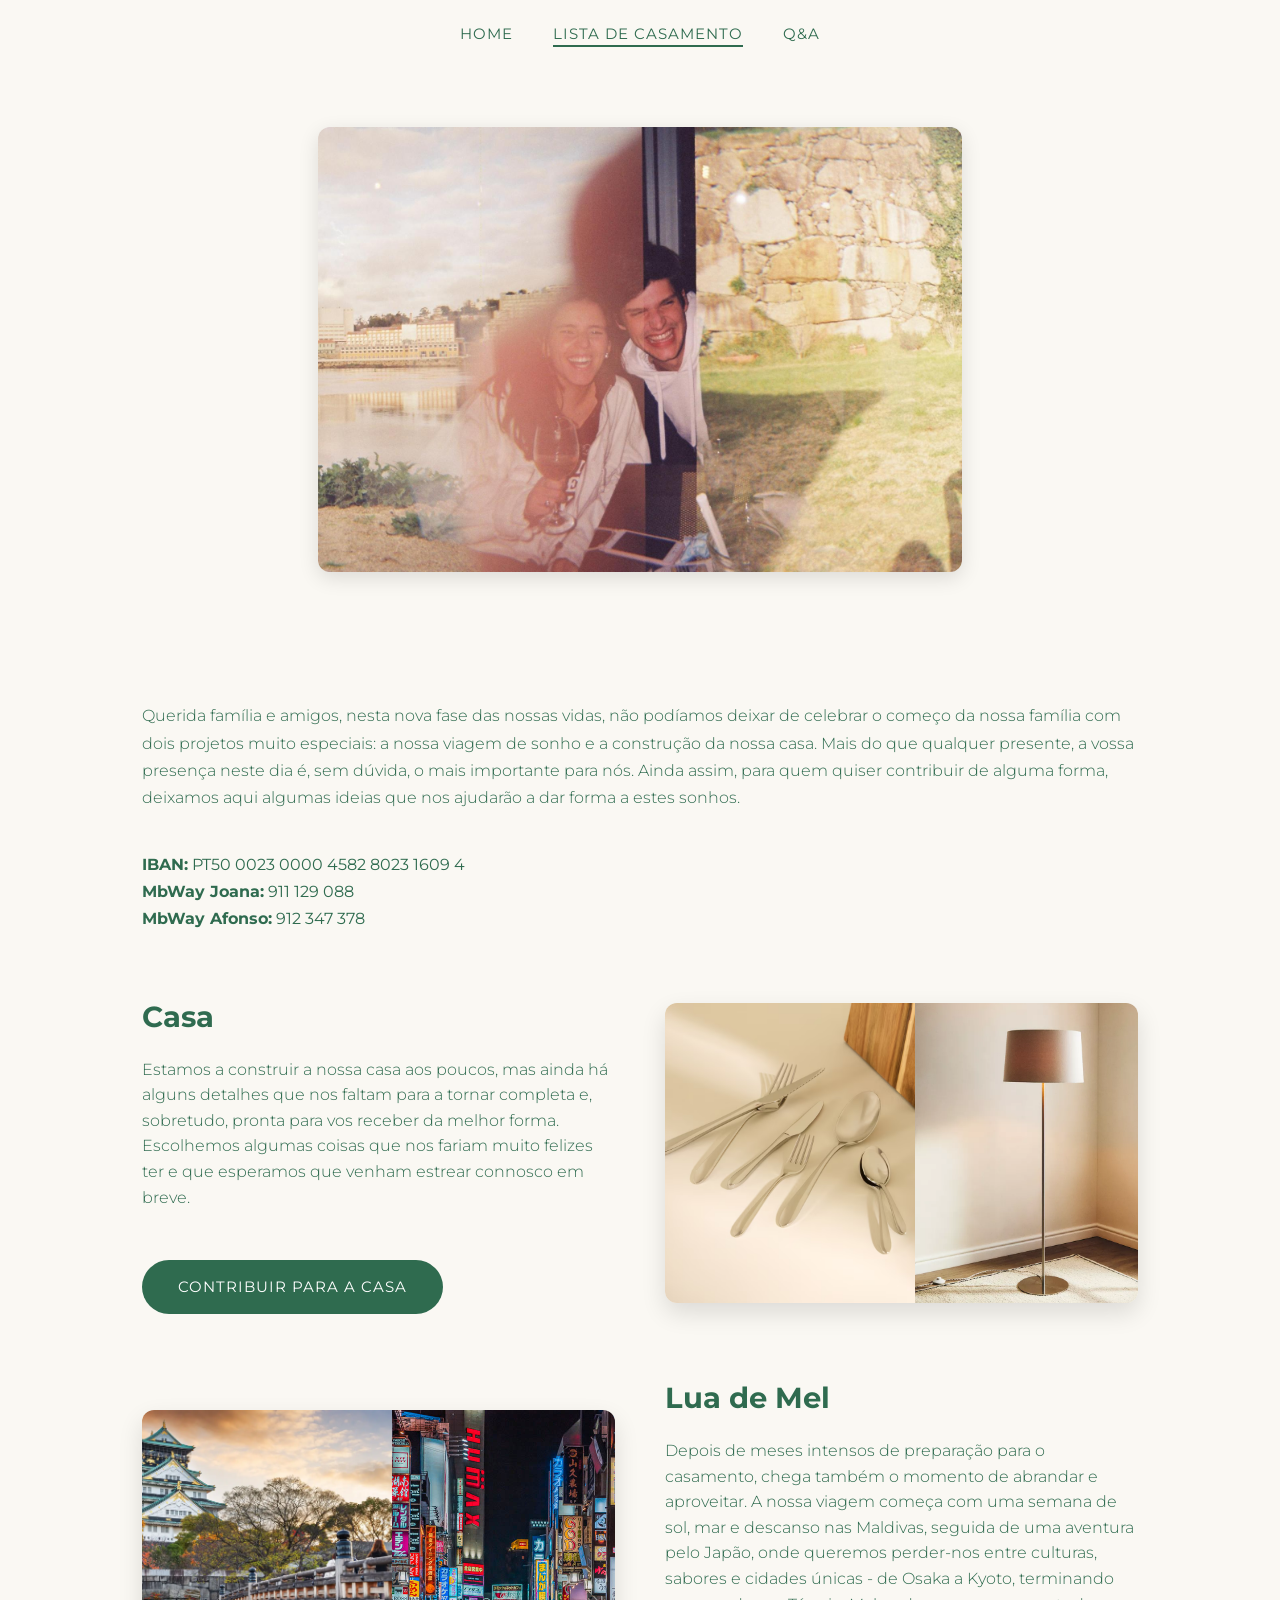
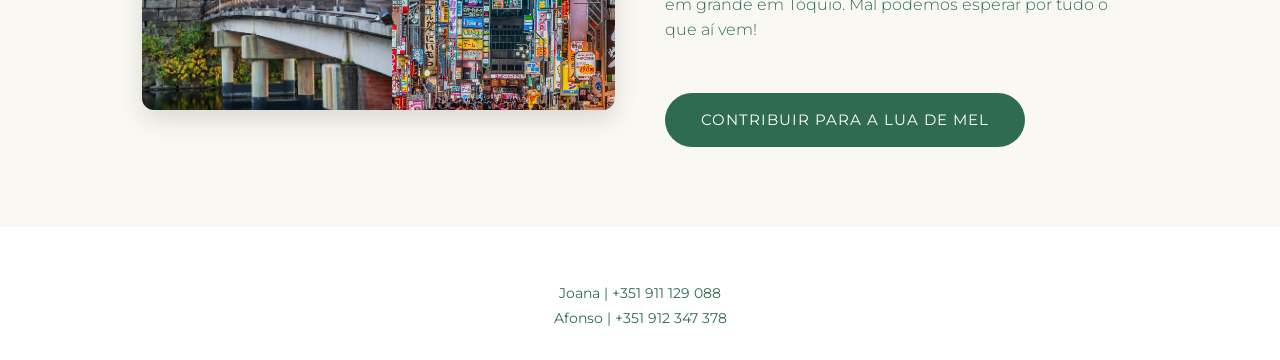
==== lista.html @ fa9cd928 "Add files via upload" ====
<!DOCTYPE html>
<html lang="pt">
<head>
  <meta charset="UTF-8">
  <meta name="viewport" content="width=device-width, initial-scale=1.0">
  <title>Joana & Afonso</title>

  <!-- Google Fonts -->
  <link href="https://fonts.googleapis.com/css2?family=Montserrat:wght@300;400;500&family=Playfair+Display:wght@400;600&display=swap" rel="stylesheet">
  <link href="https://fonts.googleapis.com/css2?family=Raleway:wght@400;700&display=swap" rel="stylesheet">


  <link rel="stylesheet" href="style.css">
</head>
<body>

<!-- MENU -->
<nav class="main-nav">
  <ul>
    <li><a href="index.html">Home</a></li>
    <li><a href="lista.html" class="active">Lista de Casamento</a></li>
    <li><a href="qa.html">Q&amp;A</a></li>
  </ul>
</nav>

<section class="gift-photos">
  <div class="photo-grid">
    <div class="photo-item">
      <img src="Imagens/jueafonso4.jpeg" alt="Joana e Afonso 1">
    </div>
  </div>
</section>

<section class="gift-list">

  <p class="gift-list-intro">
    Querida família e amigos, nesta nova fase das nossas vidas, não podíamos deixar de celebrar o começo da nossa família com dois projetos muito especiais: a nossa viagem de sonho e a construção da nossa casa.
    Mais do que qualquer presente, a vossa presença neste dia é, sem dúvida, o mais importante para nós.
    Ainda assim, para quem quiser contribuir de alguma forma, deixamos aqui algumas ideias que nos ajudarão a dar forma a estes sonhos.
  </p>

  <p>
    <b>IBAN:</b> PT50 0023 0000 4582 8023 1609 4
  </p>
  <p>
    <b>MbWay Joana:</b> 911 129 088
  </p>
  <p>
    <b>MbWay Afonso:</b> 912 347 378
  </p>


<!-- CASA -->
<div class="gift-section">
  <div class="gift-text">
    <h2>Casa</h2>
    <p>
      Estamos a construir a nossa casa aos poucos, mas ainda há alguns detalhes que nos faltam para a tornar completa e, sobretudo, pronta para vos receber da melhor forma.
      Escolhemos algumas coisas que nos fariam muito felizes ter e que esperamos que venham estrear connosco em breve.
    </p>

    <a href="https://docs.google.com/forms/d/e/1FAIpQLSfk8yB2sffYw79Pkmv_kUnTwcWq4MNpGdR9JQ0ivEacNanQ2w/viewform?usp=dialog" class="btn-rsvp">Contribuir para a Casa</a>
  </div>

  <div class="gift-carousel">
    <div class="carousel-track">
      <img src="Imagens/faqueiro2.avif" alt="Casa 1">
      <img src="Imagens/candeeiroquarto.webp" alt="Casa 3">
      <img src="Imagens/espelho.webp" alt="Casa 4">
      <img src="Imagens/mesabaixa.webp" alt="Casa 5">
      <img src="Imagens/bimby.jpg" alt="Casa 2">
      <img src="Imagens/poltrona.webp" alt="Casa 6">
      <img src="Imagens/serviço.webp" alt="Casa 7">
      <img src="Imagens/aparador.webp" alt="Casa 8">
      <img src="Imagens/cadeiras.webp" alt="Casa 9">

      <img src="Imagens/faqueiro2.avif" alt="Casa 1">
      <img src="Imagens/candeeiroquarto.webp" alt="Casa 3">
      <img src="Imagens/espelho.webp" alt="Casa 4">
      <img src="Imagens/mesabaixa.webp" alt="Casa 5">
      <img src="Imagens/bimby.jpg" alt="Casa 2">
      <img src="Imagens/poltrona.webp" alt="Casa 6">
      <img src="Imagens/serviço.webp" alt="Casa 7">
      <img src="Imagens/aparador.webp" alt="Casa 8">
      <img src="Imagens/cadeiras.webp" alt="Casa 9">
    </div>
  </div>
</div>

<!-- LUA DE MEL -->
<div class="gift-section reverse">
  <div class="gift-text">
    <h2>Lua de Mel</h2>
    <p>
      Depois de meses intensos de preparação para o casamento, chega também o momento de abrandar e aproveitar.
      A nossa viagem começa com uma semana de sol, mar e descanso nas Maldivas, seguida de uma aventura pelo Japão, onde queremos perder-nos entre culturas, sabores e cidades únicas - de Osaka a Kyoto, terminando em grande em Tóquio.
      Mal podemos esperar por tudo o que aí vem! 
    </p>

    <a href="https://docs.google.com/forms/d/e/1FAIpQLSfk8yB2sffYw79Pkmv_kUnTwcWq4MNpGdR9JQ0ivEacNanQ2w/viewform?usp=dialog" class="btn-rsvp">Contribuir para a Lua de Mel</a>
  </div>

  <div class="gift-carousel">
    <div class="carousel-track">
      <img src="Imagens/japao1.webp" alt="Lua de mel 1">
      <img src="Imagens/japao2.jpg" alt="Lua de mel 2">
      <img src="Imagens/maldivas4.jpeg" alt="Lua de mel 3">
      <img src="Imagens/japao3.jpg" alt="Lua de mel 4">
      <img src="Imagens/maldivas1.webp" alt="Lua de mel 5">
      <img src="Imagens/japao4.jpg" alt="Lua de mel 6">
      <img src="Imagens/maldivas2.jpg" alt="Lua de mel 7">
      <img src="Imagens/japao5.jpg" alt="Lua de mel 8">
      <img src="Imagens/maldivas3.avif" alt="Lua de mel 9">

      <img src="Imagens/japao1.webp" alt="Lua de mel 1">
      <img src="Imagens/japao2.jpg" alt="Lua de mel 2">
      <img src="Imagens/maldivas4.jpeg" alt="Lua de mel 3">
      <img src="Imagens/japao3.jpg" alt="Lua de mel 4">
      <img src="Imagens/maldivas1.webp" alt="Lua de mel 5">
      <img src="Imagens/japao4.jpg" alt="Lua de mel 6">
      <img src="Imagens/maldivas2.jpg" alt="Lua de mel 7">
      <img src="Imagens/japao5.jpg" alt="Lua de mel 8">
      <img src="Imagens/maldivas3.avif" alt="Lua de mel 9">
    </div>
  </div>
</div>

</section>

  <!-- FOOTER -->
  <footer>
    <p>
      <br>Joana | +351 911 129 088 
      <br>Afonso | +351 912 347 378
    </p>
  </footer>

</body>
</html>
---- style.css ----
/* RESET */
* {
  margin: 0;
  padding: 0;
  box-sizing: border-box;
}

/* CORES */
:root {
  --green: #2F6B4F;
  --yellow: #F4D35E;
  --light: #FAF8F3;
  --white: #FFFFFF;
}

/* TIPOGRAFIA BASE */
body {
  font-family: 'Montserrat', sans-serif;
  background-color: var(--light);
  color: var(--green);
  line-height: 1.7;
}

h1, h2, h3 {
  font-family: 'Montserrat', serif;
}

/* MENU */
.main-nav {
  position: relative;
  width: 100%;
  z-index: 20;
  background: transparent;
  padding: 20px 0;
   z-index: 10;
}

.main-nav ul {
  display: flex;
  justify-content: center;
  gap: 40px;
  list-style: none;
}

.main-nav a {
  font-family: 'Montserrat', sans-serif;
  font-size: 0.95rem;
  letter-spacing: 1px;
  text-transform: uppercase;
  color: var(--green); /* links verdes */
  text-decoration: none;
  position: relative;
  padding-bottom: 2px;
  transition: color 0.3s ease;
}

.main-nav a::after {
  content: '';
  position: absolute;
  left: 0;
  bottom: -2px;
  height: 2px;
  width: 0;
  background-color: var(--green); /* sublinhado verde */
  transition: width 0.3s ease;
}

.main-nav a:hover::after,
.main-nav a.active::after {
  width: 100%;
}

/* HERO */
.hero {
  height: 100vh; /* reduzido de 100vh para 80vh */
  background-image: url("Imagens/jueafonso5.jpeg");
  background-size: cover;
  background-position: center;
  position: relative;
  display: flex;
  justify-content: center;
  align-items: center;
}


.hero-overlay {
  width: 100%;
  height: 100%;
  background-color: rgba(0, 0, 0, 0.1); /* preto semi-transparente */
  display: flex;
  flex-direction: column;
  align-items: center;
  justify-content: center;
  color: var(--white);
  text-align: center;
  gap: 20px;
}

.hero-name h1 {
  font-family: 'Raleway', sans-serif; /* moderna e elegante */
  font-size: 4rem;
  color: var(--green);
  margin: 0;
  font-weight: 300;
  text-align: center;
  letter-spacing: 5px;
}
.date {
  font-size: 2rem; /* maior que antes */
  font-weight: 500;
  margin-top: 10px;
  color: var(--white);
  letter-spacing: 1px;
}

/* COUNTDOWN HERO */
.countdown-hero {
  height: 60vh;
  background-image: url("Imagens/jueafonso5.jpeg");
  background-size: cover;
  background-position: center;
  display: flex;
  justify-content: center;
  align-items: center;
}

.hero-countdown {
  background-color: rgba(255, 255, 255, 0.25); /* leve transparente */
  backdrop-filter: blur(6px);
  padding: 16px 28px;
  border-radius: 40px;
  display: flex;
  align-items: center;
  gap: 14px;
  font-size: 1rem;
  white-space: nowrap;
}


.hero-countdown strong {
  font-family: 'Montserrat', serif;
  font-size: 1.5rem;
  color: var(--white);
}

/* TIMELINE */
.timeline {
  padding: 80px 10%;
  max-width: 1000px;
  margin: 0 auto;
}

.timeline h2 {
  text-align: center;
  margin-bottom: 60px;
}

/* ITEM */
.timeline-item {
  display: flex;
  gap: 40px;
  position: relative;
  padding-left: 20px;
  margin-bottom: 60px;
}

/* linha vertical */
.timeline-item::before {
  content: '';
  position: absolute;
  left: 120px;
  top: 0;
  width: 2px;
  height: 100%;
  background-color: rgba(47, 107, 79, 0.2);
}

/* hora */
.timeline-time {
  min-width: 100px;
  font-size: 1.2rem;
  font-weight: 600;
  color: var(--green);
  text-align: right;
  padding-right: 20px;
}

.timeline-dot {
  position: absolute;
  left: 114px; /* centro da linha */
  top: 12px;   /* alinhada com o texto da hora */
  width: 14px;
  height: 14px;
  background-color: var(--white);
  border: 3px solid var(--green);
  border-radius: 50%;
  z-index: 2;
  box-shadow: 0 4px 10px rgba(0,0,0,0.15);
}

/* CARD */
.timeline-card {
  display: flex;
  background-color: var(--white);
  border-radius: 18px;
  overflow: hidden;
  box-shadow: 0 10px 30px rgba(0,0,0,0.08);
  flex: 1;
}

/* TEXTO */
.timeline-text {
  padding: 30px;
  flex: 1;
}

.timeline-text h3 {
  margin-bottom: 8px;
}

.timeline-text p {
  margin-bottom: 18px;
  line-height: 1.5;
}

/* IMAGEM */
.timeline-image {
  width: 240px;
}

.timeline-image img {
  width: 100%;
  height: 100%;
  object-fit: cover;
}

/* BOTÃO */
.timeline-btn {
  display: inline-block;
  padding: 8px 20px;
  border-radius: 30px;
  border: 1px solid var(--green);
  color: var(--green);
  text-decoration: none;
  font-size: 0.9rem;
  transition: all 0.3s ease;
}

.timeline-btn:hover {
  background-color: var(--green);
  color: var(--white);
}

/* RESPONSIVO */
@media (max-width: 800px) {
  .timeline-card {
    flex-direction: column;
  }

  .timeline-image {
    width: 100%;
    height: 180px;
  }

  .timeline-item::before {
    display: none;
  }

  .timeline-dot {
    display: none;
  }

  .timeline-item {
    padding-left: 0;
    gap: 20px;
  }

  .timeline-time {
    text-align: left;
  }
}


/* RESPONSIVO */
@media (max-width: 700px) {
  .timeline-item {
    flex-direction: column;
    padding-left: 0;
  }

  .timeline-item::before {
    display: none;
  }

  .timeline-time {
    text-align: left;
    font-size: 1.1rem;
  }
}

/* RESPONSIVO */
@media (max-width: 900px) {
  .hero h1 {
    font-size: 3rem;
    margin-top: 50px;
  }
}

@media (max-width: 600px) {
  .hero-countdown {
    font-size: 0.9rem;
    padding: 12px 20px;
    gap: 10px;
  }

  .hero-countdown strong {
    font-size: 1.3rem;
  }

  .main-nav ul {
    gap: 20px;
  }

  .main-nav a {
    font-size: 0.85rem;
  }
}

@media (max-width: 768px) {
  .main-nav {
    padding: 15px 0;
  }

  .main-nav ul {
    gap: 10px;
  }

  .main-nav a {
    font-size: 0.75rem;
  }
}

/* BOTÃO RSVP */
.intro-cta {
  margin-top: 40px;
}

.btn-rsvp {
  display: inline-block;
  margin: 30px auto 0;
  padding: 14px 36px;

  background-color: var(--green);
  color: var(--white);
  text-decoration: none;
  font-family: 'Montserrat', sans-serif;
  font-size: 0.95rem;
  letter-spacing: 1px;
  text-transform: uppercase;

  border-radius: 30px;
  transition: background-color 0.3s ease, transform 0.2s ease;
}

.btn-rsvp:hover {
  background-color: transparent;
  color: var(--green);
  box-shadow: inset 0 0 0 2px var(--green);
}

@media (max-width: 768px) {
  .btn-rsvp {
    width: 100%;
    text-align: center;
    padding: 16px;
    font-size: 0.9rem;
  }
}


/* INTRO, LOCATION, FOOTER */
section {
  padding: 80px 10%;
}

.intro {
  text-align: center;
}

.intro h2 {
  margin-bottom: 20px;
}

.intro p {
  max-width: 700px;
  margin: 0 auto 15px;
}

.location {
  display: flex;
  gap: 50px;
  align-items: center;
}

.location.reverse {
  flex-direction: row-reverse;
  background-color: var(--white);
}

.location-image img {
  width: 100%;
  max-width: 450px;
  border-radius: 12px;
}

.location-text h3 {
  margin-bottom: 15px;
}

.location-text .details {
  margin-top: 15px;
  font-weight: 500;
}

.agenda {
  background-color: var(--green);
  color: var(--white);
  text-align: center;
}

.agenda h2 {
  margin-bottom: 30px;
}

.agenda ul {
  list-style: none;
  max-width: 400px;
  margin: 0 auto;
}

.agenda li {
  display: flex;
  justify-content: space-between;
  padding: 12px 0;
  border-bottom: 1px solid rgba(255,255,255,0.3);
}

.agenda span {
  color: var(--yellow);
  font-weight: 500;
}

footer {
  text-align: center;
  padding: 30px;
  background-color: var(--white);
  font-size: 0.9rem;
}

/* RESPONSIVO */
@media (max-width: 900px) {
  section {
    padding: 60px 8%;
  }

  .location,
  .location.reverse {
    flex-direction: column;
    text-align: center;
  }

  .hero h1 {
    font-size: 3rem;
    margin-top: 50px;
  }
}

@media (max-width: 600px) {
  .hero-countdown {
    font-size: 0.9rem;
    padding: 12px 20px;
    gap: 10px;
  }

  .hero-countdown strong {
    font-size: 1.3rem;
  }

  .main-nav ul {
    gap: 20px;
  }

  .main-nav a {
    font-size: 0.85rem;
  }
}

/* LISTA DE CASAMENTO */
.gift-list {
  padding: 120px 8% 80px;
  max-width: 1200px;
  margin: 0 auto;
  text-align: left;
}

.gift-list h1 {
  margin-bottom: 15px;
}

.gift-list-intro {
  margin-bottom: 40px;
  font-weight: 300;
}

label {
  font-size: 0.85rem;
  text-transform: uppercase;
  letter-spacing: 1px;
  margin-bottom: 6px;
}

input,
select,
textarea {
  padding: 12px 14px;
  border-radius: 8px;
  border: 1px solid rgba(47, 107, 79, 0.3);
  font-family: 'Montserrat', sans-serif;
  font-size: 0.95rem;
}

input:focus,
select:focus,
textarea:focus {
  outline: none;
  border-color: var(--green);
}

/* FTG LISTA */
.gift-photos {
  max-width: 900px;
  margin: 60px auto 10px;
  padding: 0 10%;
}

.photo-item {
  overflow: hidden;
  border-radius: 12px;
  box-shadow: 0 6px 20px rgba(0,0,0,0.12);
  transition: transform 0.3s ease;
}

.photo-item img {
  width: 100%;
  height: 100%;
  object-fit: cover;
  display: block;
  transition: transform 0.3s ease;
}

.photo-item:hover img {
  transform: scale(1.05);
}

/* GIFT SECTIONS */
.gift-section {
  display: flex;
  align-items: center;
  justify-content: space-between;
  gap: 50px;
  margin-top: 60px;
  text-align: left;
}

.gift-section.reverse {
  flex-direction: row-reverse;
}

.gift-text {
  flex: 1;
}

.gift-text h2 {
  font-size: 1.8rem;
  margin-bottom: 15px;
}

.gift-text p {
  margin-bottom: 20px;
  font-weight: 300;
  line-height: 1.6;
}

.gift-image {
  flex: 1;
}

.gift-image img {
  width: 100%;
  max-width: 420px;
  border-radius: 12px;
  object-fit: cover;
  box-shadow: 0 10px 25px rgba(0,0,0,0.12);
}

/* CARROSSEL CONTÍNUO */
.gift-carousel {
  flex: 1;
  overflow: hidden;
  border-radius: 12px;
  box-shadow: 0 10px 25px rgba(0,0,0,0.12);
}

.carousel-track {
  display: flex;
  width: max-content;
  animation: scroll 20s linear infinite;

}

.carousel-track img {
  width: 250px;
  height: 300px;
  object-fit: cover;
  flex-shrink: 0;

}

/* ANIMAÇÃO CONTÍNUA */
@keyframes scroll {
  0% {
    transform: translateX(0);
  }
  100% {
    transform: translateX(-50%);
  }
}

.qa-item {
  border-bottom: 1px solid #ddd;
  padding: 15px 0;
  cursor: pointer;
}

.qa-item h3 {
  margin: 0;
}

.qa-item p {
  display: none;
  margin-top: 10px;
}

.qa-item.active p {
  display: block;
}

.photo-collage {
  text-align: center;
  padding: 60px 20px;
}

.collage-grid {
  display: grid;
  grid-template-columns: repeat(3, 1fr);
  gap: 20px;
  max-width: 900px;
  margin: 0 auto;
}

.collage-grid img {
  width: 100%;
  height: 300px;
  object-fit: cover;
  border-radius: 12px;
  transition: transform 0.3s ease, box-shadow 0.3s ease;
}

/* efeito giro ao passar o rato */
.collage-grid img:hover {
  transform: scale(1.05) rotate(1deg);
  box-shadow: 0 10px 25px rgba(0,0,0,0.2);
}

/* layout mais dinâmico */
.collage-grid img:nth-child(1) {
  transform: rotate(-2deg);
}

.collage-grid img:nth-child(2) {
  transform: rotate(2deg);
}

.collage-grid img:nth-child(3) {
  transform: rotate(-1deg);
}

/* =========================
   📱 MOBILE FIXES (COLAGEM + GERAL)
   ========================= */

@media (max-width: 768px) {

  /* HERO */
  .hero-name h1 {
    font-size: 2rem;
    letter-spacing: 2px;
    padding: 0 10px;
  }

  .date {
    font-size: 1.2rem;
  }

  .hero-countdown {
    flex-wrap: wrap;
    justify-content: center;
    gap: 6px;
    font-size: 0.8rem;
  }

  .hero-countdown strong {
    font-size: 1.1rem;
  }

  .hero-countdown span {
    display: flex;
    gap: 4px;
  }

  /* TIMELINE */
  .timeline {
    padding: 60px 6%;
  }

  .timeline-card {
    flex-direction: column;
  }

  .timeline-image {
    width: 100%;
    height: 200px;
  }

  .timeline-time {
    text-align: left;
    padding-right: 0;
    margin-bottom: 10px;
  }

  .timeline-item::before,
  .timeline-dot {
    display: none;
  }

  /* INTRO */
  .intro p {
    font-size: 0.95rem;
  }

  /* GIFT SECTIONS */
  .gift-section,
  .gift-section.reverse {
    flex-direction: column;
    text-align: center;
    gap: 25px;
  }

  .gift-carousel {
    width: 100%;
  }

  .carousel-track img {
    width: 180px;
    height: 220px;
  }

  /* 📸 COLAGEM (IMPORTANTE) */
  .photo-collage-free {
    width: 100% !important;
    height: auto !important;
    position: relative;
    padding: 20px 0;
  }

  .photo-collage-free img {
    position: relative !important;
    width: 90% !important;
    height: auto !important;
    margin: 10px auto;
    display: block;
    transform: none !important;
  }

  .collage-text {
    position: static !important;
    text-align: center;
    margin-top: 10px;
    font-size: 22px;
  }

  /* GRID (LISTA / OUTROS) */
  .collage-grid {
    grid-template-columns: 1fr;
  }

  .collage-grid img {
    height: 220px;
  }

  /* NAV */
  .main-nav ul {
    gap: 15px;
    flex-wrap: wrap;
  }

  .main-nav a {
    font-size: 0.8rem;
  }
}

  @media (max-width: 768px) {
  .hero {
    height: 85vh;
    padding: 20px;
  }

  .hero-overlay {
    padding: 20px;
    gap: 10px;
  }
}
@media (max-width: 768px) {
  .timeline {
    padding: 50px 5%;
  }

  .timeline-item {
    flex-direction: column;
    gap: 10px;
    margin-bottom: 40px;
  }

  .timeline-time {
    font-size: 1rem;
    font-weight: 600;
  }

  .timeline-card {
    border-radius: 14px;
  }

  .timeline-text {
    padding: 20px;
    text-align: center;
  }

  .timeline-image {
    height: 180px;
  }

  .timeline-btn {
    margin-top: 10px;
  }
}

@media (max-width: 768px) {
  .gift-list {
    padding: 80px 6% 40px;
    text-align: center;
  }

  .gift-text p {
    font-size: 0.95rem;
  }
}

.qa-item {
  padding: 18px 0;
}

.qa-item h3 {
  font-size: 1rem;
}

.qa-item p {
  font-size: 0.95rem;
}
body {
  -webkit-tap-highlight-color: transparent;
}

@media (max-width: 768px) {
  .hero {
    background-position: 70% center;
  }
}
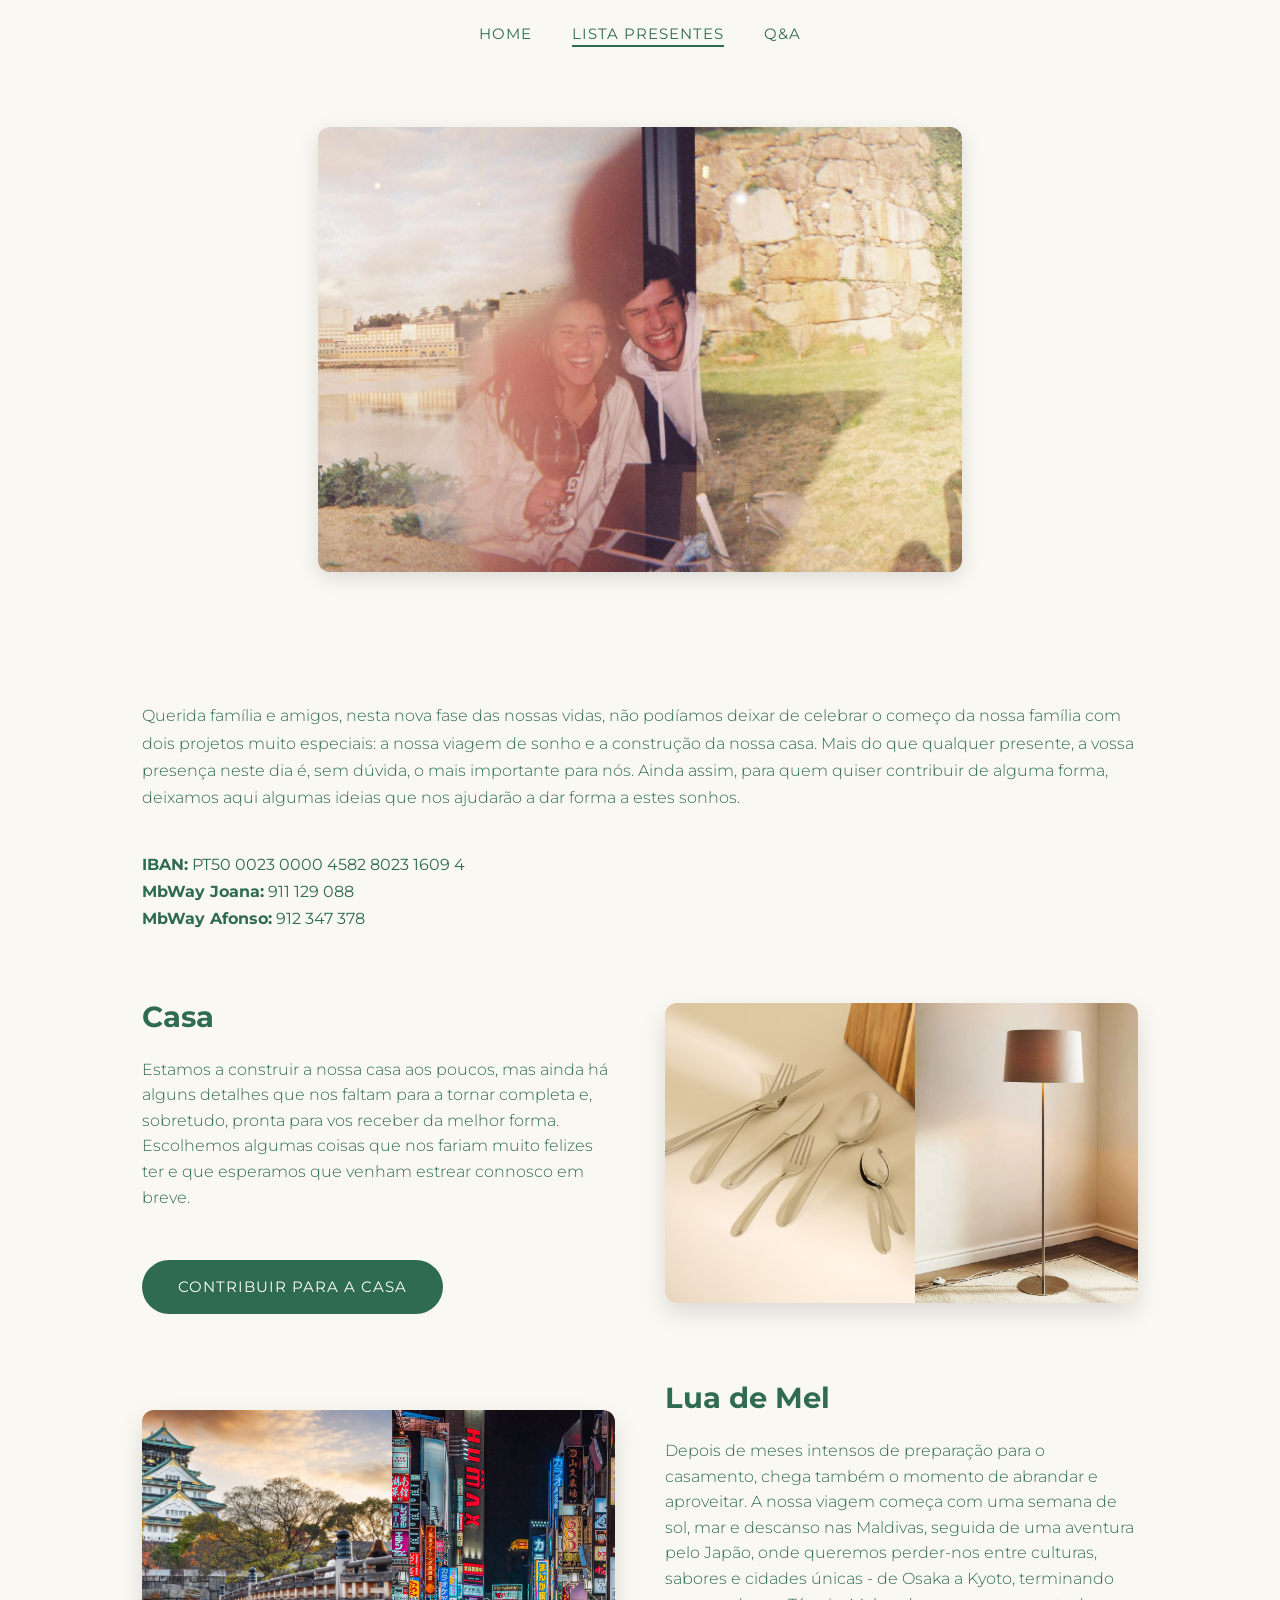
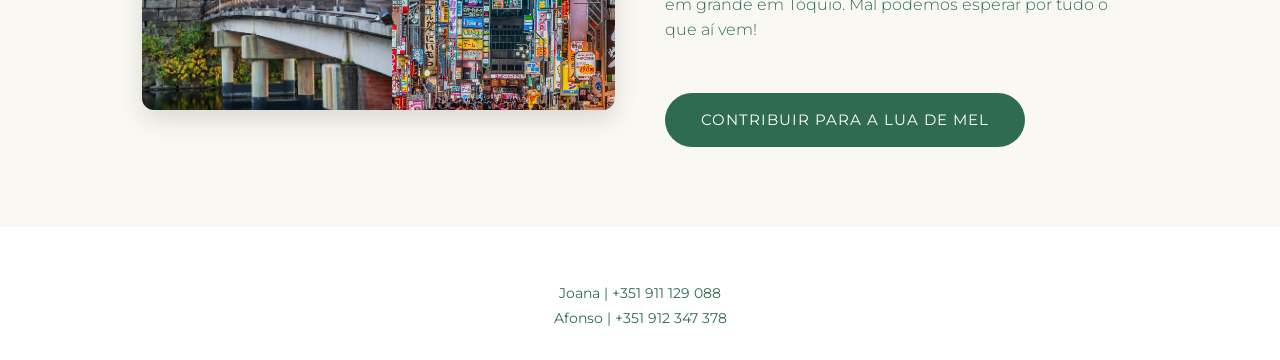
==== commit 852513c9: "Update lista.html" ====
--- a/lista.html
+++ b/lista.html
@@ -18,7 +18,7 @@
 <nav class="main-nav">
   <ul>
     <li><a href="index.html">Home</a></li>
-    <li><a href="lista.html" class="active">Lista de Casamento</a></li>
+    <li><a href="lista.html" class="active">Lista Presentes</a></li>
     <li><a href="qa.html">Q&amp;A</a></li>
   </ul>
 </nav>
@@ -136,4 +136,4 @@
   </footer>
 
 </body>
-</html>+</html>
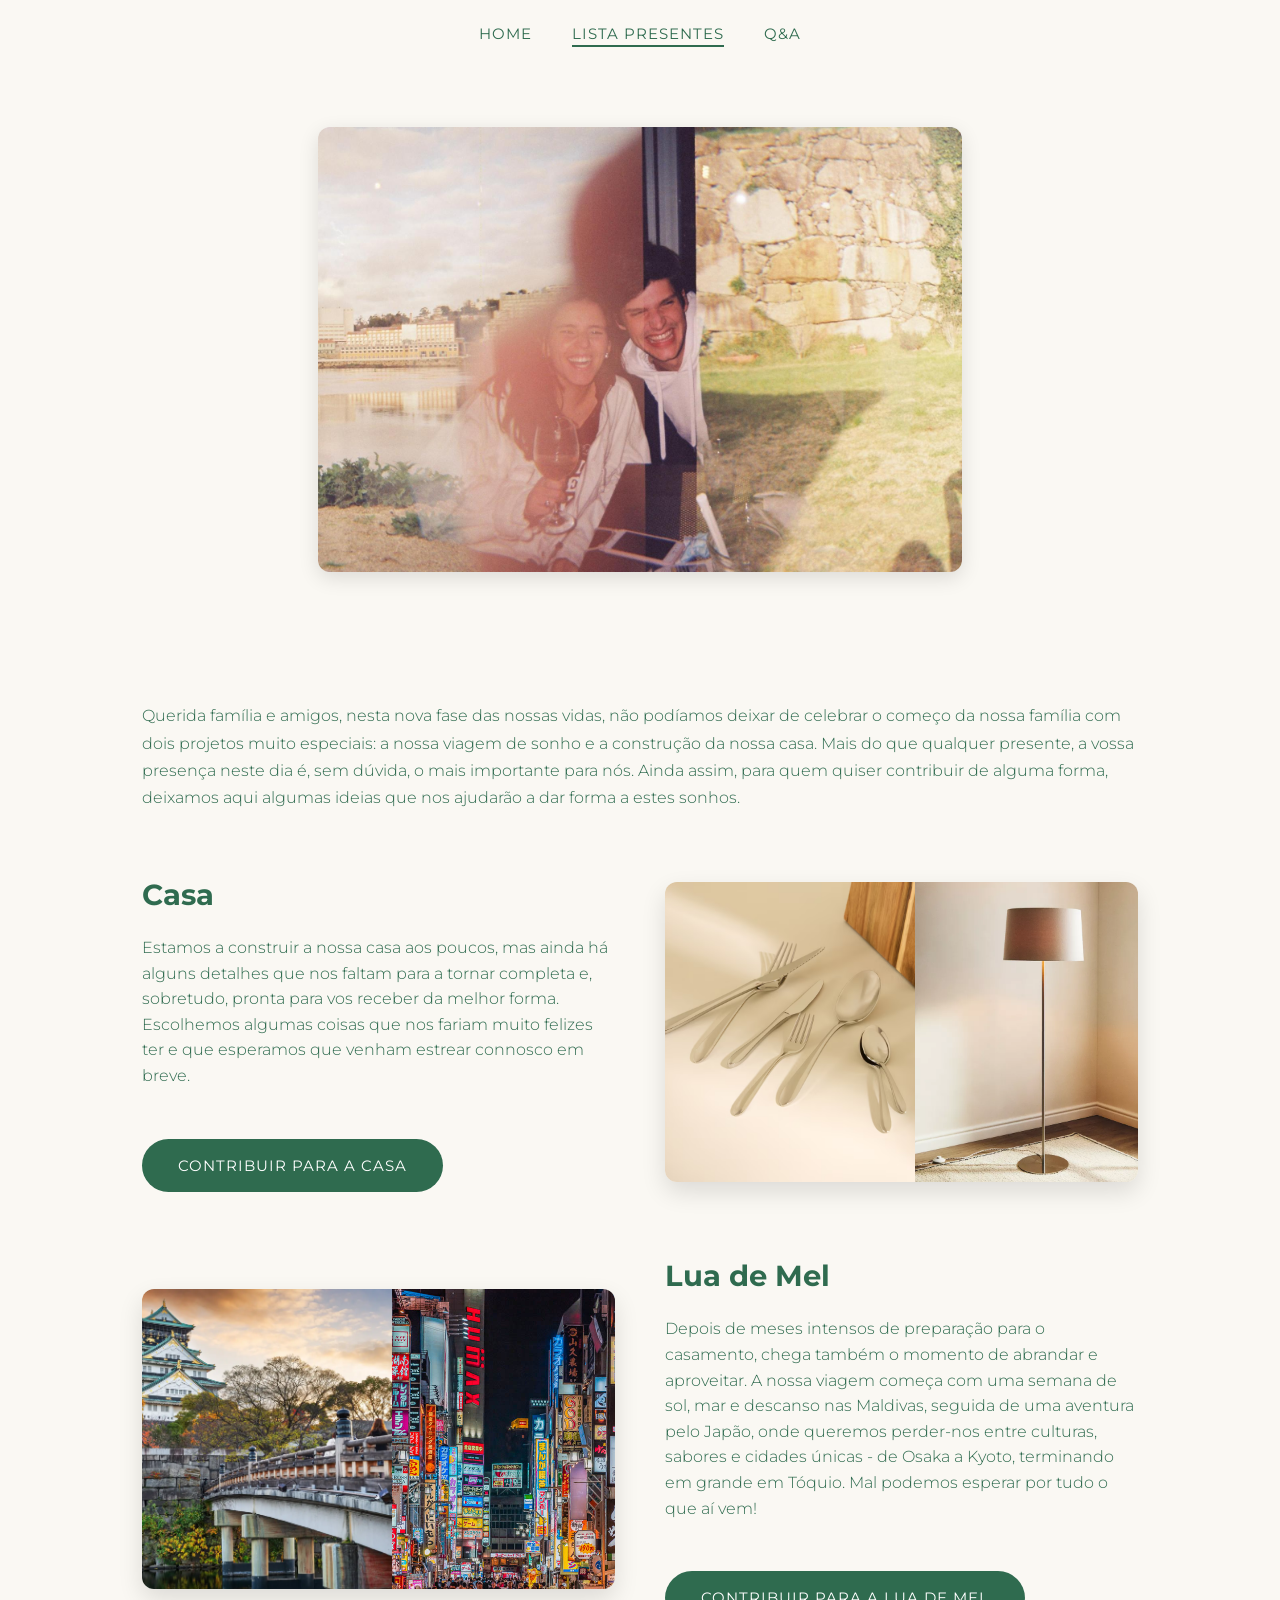
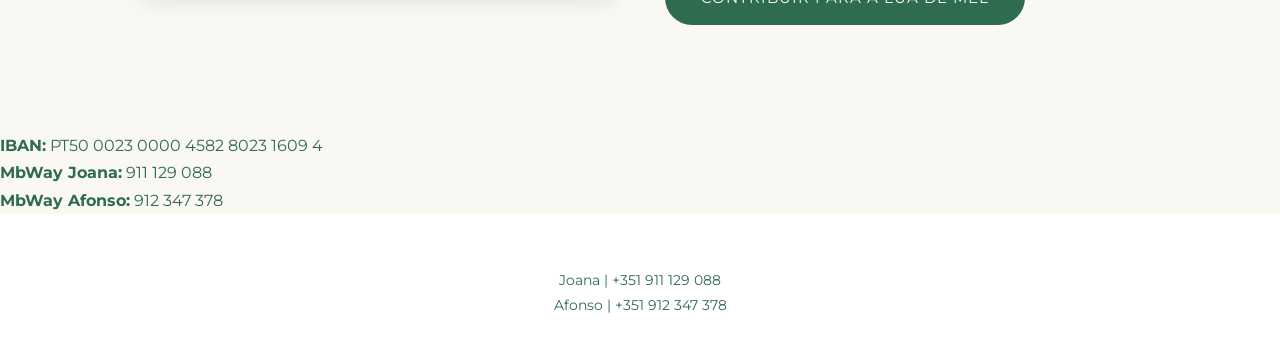
==== commit 9697e06d: "Update lista.html" ====
--- a/lista.html
+++ b/lista.html
@@ -37,16 +37,6 @@
     Querida família e amigos, nesta nova fase das nossas vidas, não podíamos deixar de celebrar o começo da nossa família com dois projetos muito especiais: a nossa viagem de sonho e a construção da nossa casa.
     Mais do que qualquer presente, a vossa presença neste dia é, sem dúvida, o mais importante para nós.
     Ainda assim, para quem quiser contribuir de alguma forma, deixamos aqui algumas ideias que nos ajudarão a dar forma a estes sonhos.
-  </p>
-
-  <p>
-    <b>IBAN:</b> PT50 0023 0000 4582 8023 1609 4
-  </p>
-  <p>
-    <b>MbWay Joana:</b> 911 129 088
-  </p>
-  <p>
-    <b>MbWay Afonso:</b> 912 347 378
   </p>
 
 
@@ -127,6 +117,17 @@
 
 </section>
 
+  <br>
+  <p>
+    <b>IBAN:</b> PT50 0023 0000 4582 8023 1609 4
+  </p>
+  <p>
+    <b>MbWay Joana:</b> 911 129 088
+  </p>
+  <p>
+    <b>MbWay Afonso:</b> 912 347 378
+  </p>
+
   <!-- FOOTER -->
   <footer>
     <p>
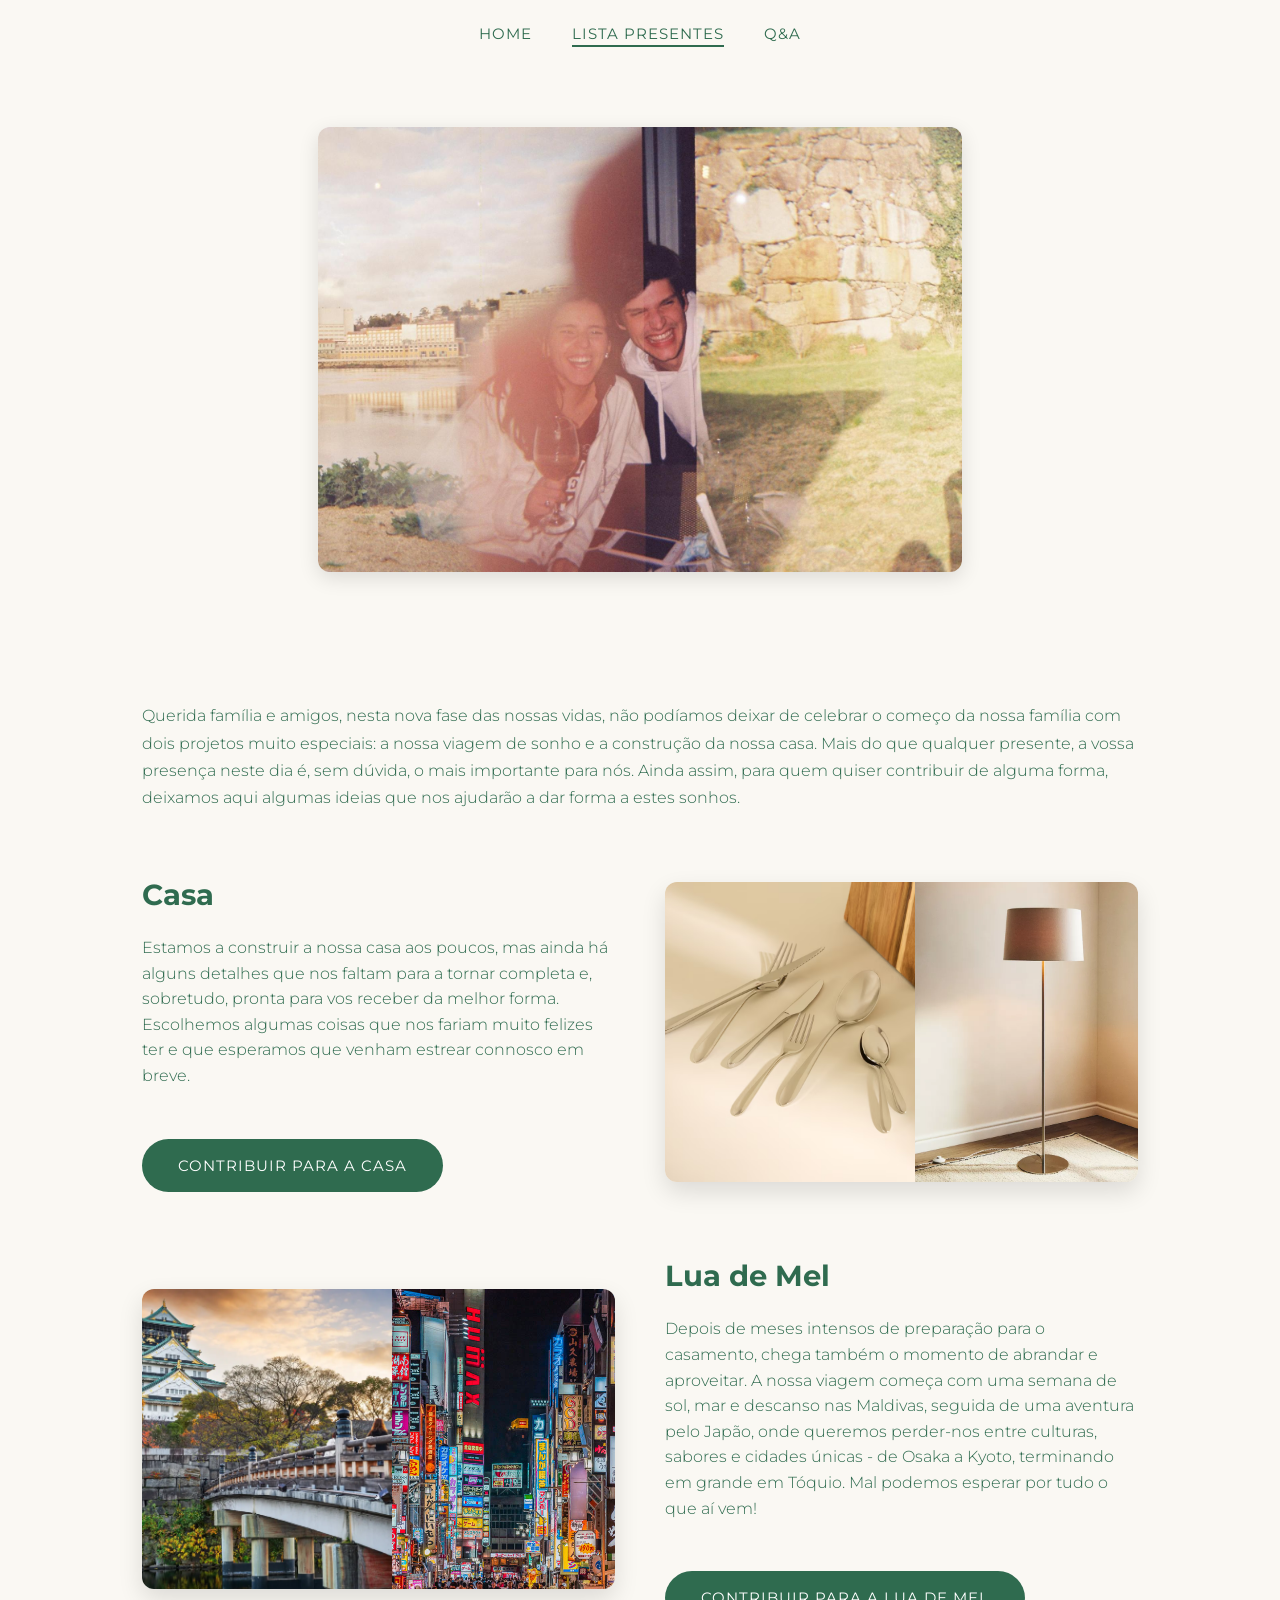
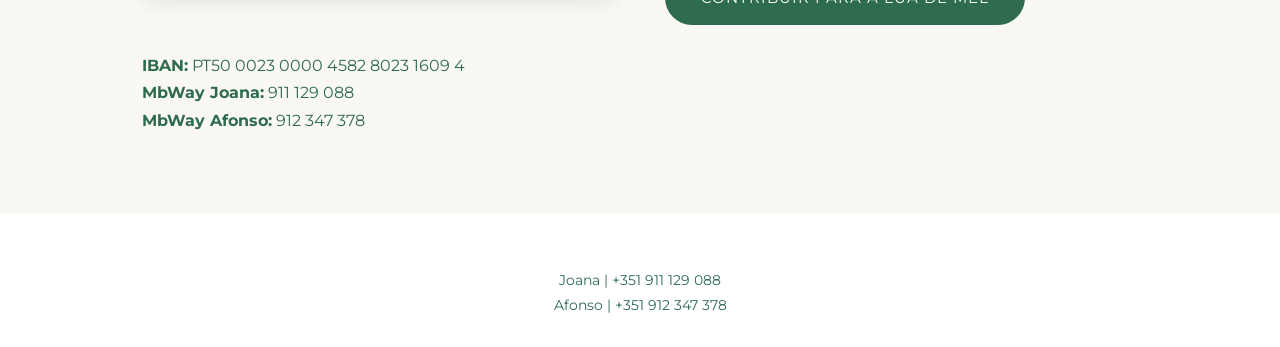
==== commit 76a9b12c: "Update lista.html" ====
--- a/lista.html
+++ b/lista.html
@@ -115,10 +115,9 @@
   </div>
 </div>
 
-</section>
-
-  <br>
-  <p>
+    <p>
+    <br>
+    
     <b>IBAN:</b> PT50 0023 0000 4582 8023 1609 4
   </p>
   <p>
@@ -127,6 +126,10 @@
   <p>
     <b>MbWay Afonso:</b> 912 347 378
   </p>
+
+</section>
+
+
 
   <!-- FOOTER -->
   <footer>
